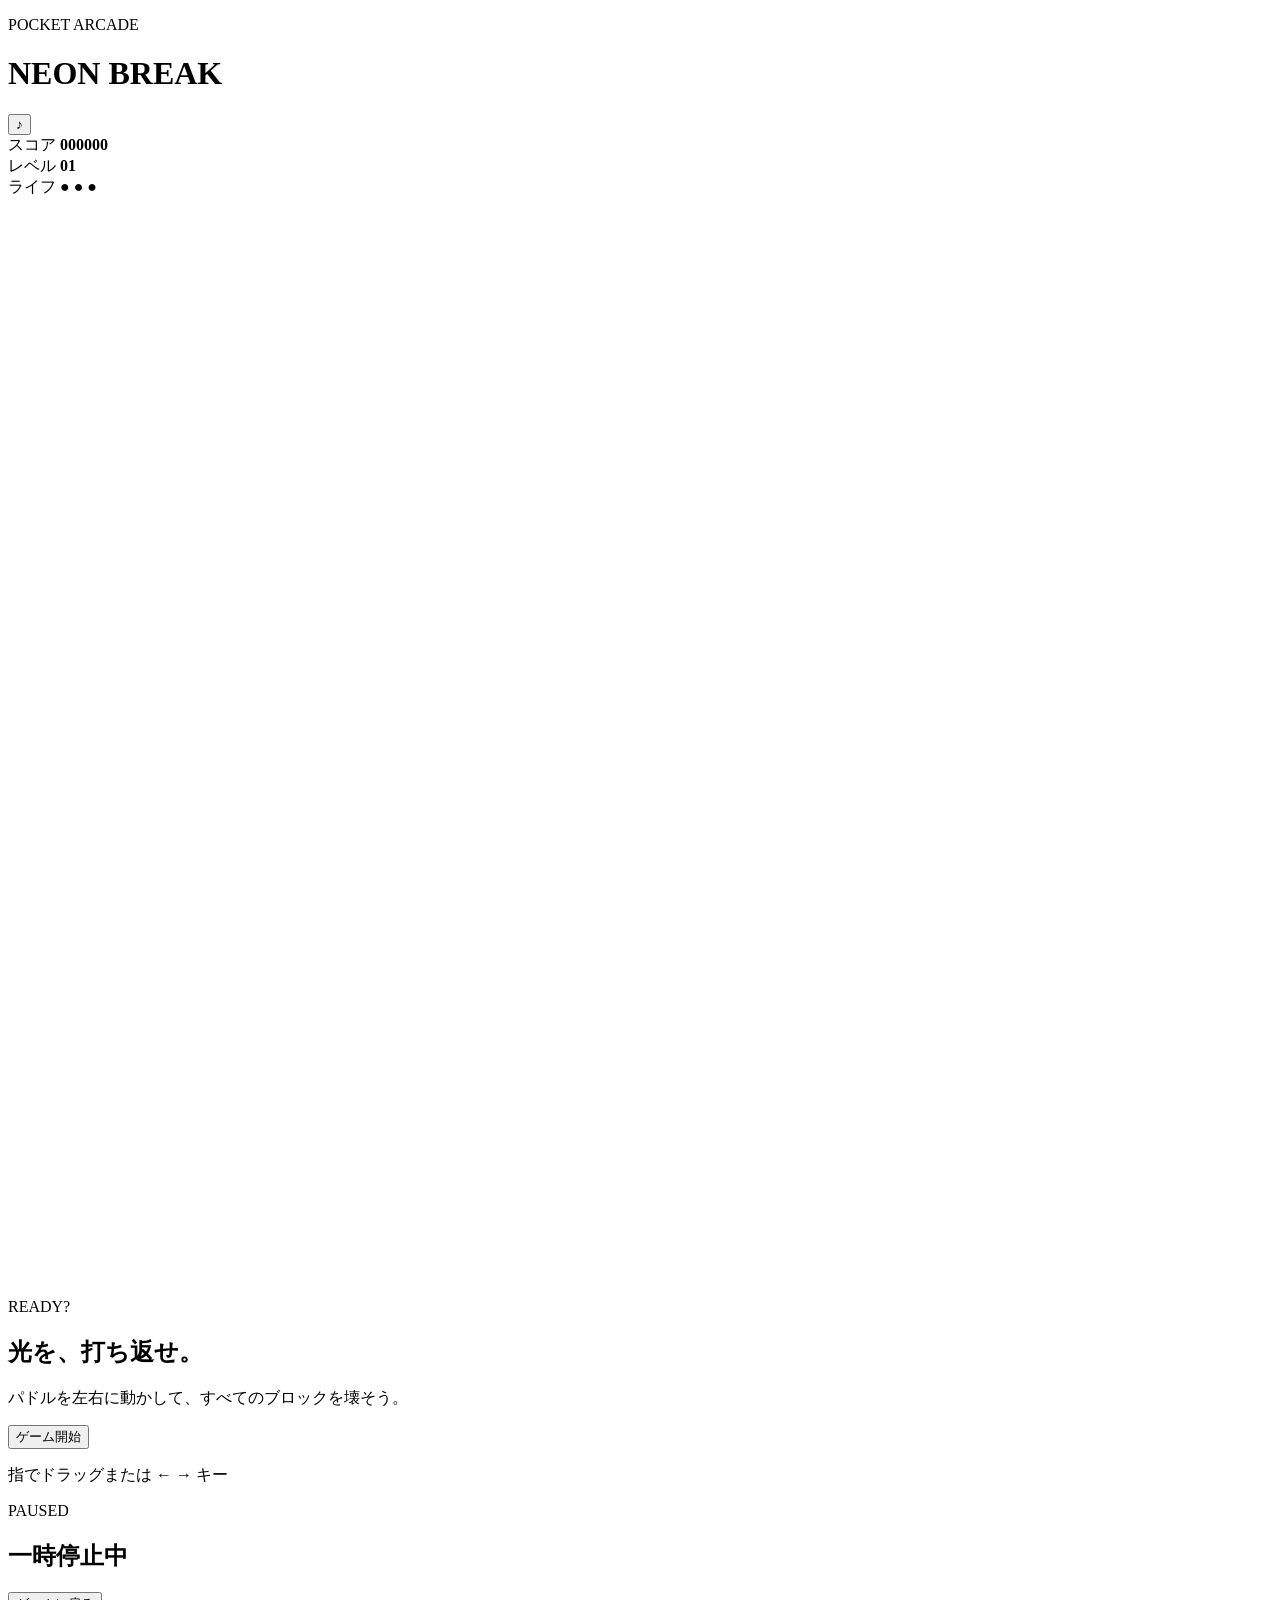
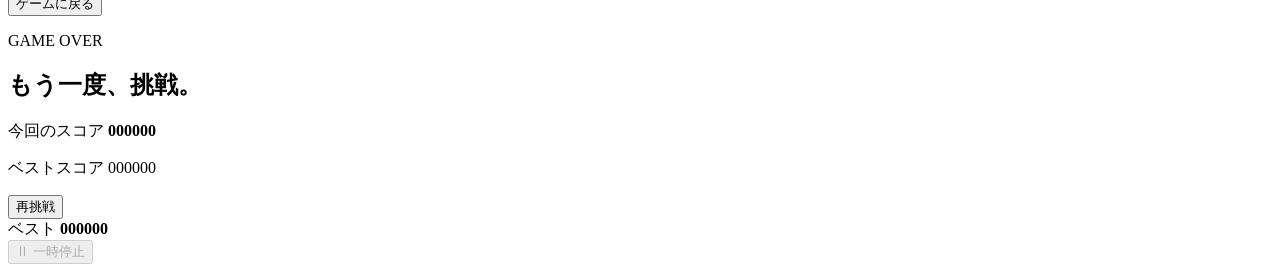
==== index.html @ a9d0ad9f "Add index.html" ====
<!doctype html>
<html lang="ja">
<head>
  <meta charset="utf-8">
  <meta name="viewport" content="width=device-width, initial-scale=1, viewport-fit=cover">
  <meta name="theme-color" content="#10182b">
  <meta name="description" content="指一本で遊べる、オフライン対応のスマホ向けブロック崩し。">
  <meta name="apple-mobile-web-app-capable" content="yes">
  <meta name="apple-mobile-web-app-status-bar-style" content="black-translucent">
  <meta name="apple-mobile-web-app-title" content="NEON BREAK">
  <title>NEON BREAK - ブロック崩し</title>
  <link rel="manifest" href="./manifest.webmanifest">
  <link rel="icon" href="./icons/icon.svg" type="image/svg+xml">
  <link rel="apple-touch-icon" href="./icons/icon-maskable.svg">
  <link rel="stylesheet" href="./styles.css">
</head>
<body>
  <main class="app-shell">
    <header class="topbar">
      <div class="brand" aria-label="NEON BREAK ブロック崩し">
        <span class="brand-mark" aria-hidden="true"></span>
        <div>
          <p class="eyebrow">POCKET ARCADE</p>
          <h1>NEON BREAK</h1>
        </div>
      </div>
      <button id="soundButton" class="icon-button" type="button" aria-pressed="false" aria-label="サウンドをオンにする">
        <span aria-hidden="true">♪</span>
      </button>
    </header>

    <section class="scoreboard" aria-label="ゲーム情報">
      <div class="stat">
        <span class="stat-label">スコア</span>
        <strong id="scoreValue">000000</strong>
      </div>
      <div class="stat stat-center">
        <span class="stat-label">レベル</span>
        <strong id="levelValue">01</strong>
      </div>
      <div class="stat stat-right">
        <span class="stat-label">ライフ</span>
        <strong id="livesValue" aria-label="3">● ● ●</strong>
      </div>
    </section>

    <section class="game-frame" aria-label="ゲーム画面">
      <canvas id="gameCanvas" width="720" height="1080" aria-label="ブロック崩しゲーム。左右に操作してボールを打ち返します。" tabindex="0"></canvas>

      <div id="startOverlay" class="overlay">
        <div class="overlay-card">
          <p class="kicker">READY?</p>
          <h2>光を、打ち返せ。</h2>
          <p>パドルを左右に動かして、すべてのブロックを壊そう。</p>
          <button id="startButton" class="primary-button" type="button">ゲーム開始</button>
          <p class="controls-hint"><span>指でドラッグ</span><span>または ← → キー</span></p>
        </div>
      </div>

      <div id="pauseOverlay" class="overlay hidden">
        <div class="overlay-card compact">
          <p class="kicker">PAUSED</p>
          <h2>一時停止中</h2>
          <button id="resumeButton" class="primary-button" type="button">ゲームに戻る</button>
        </div>
      </div>

      <div id="resultOverlay" class="overlay hidden">
        <div class="overlay-card">
          <p id="resultKicker" class="kicker">GAME OVER</p>
          <h2 id="resultTitle">もう一度、挑戦。</h2>
          <div class="result-score">
            <span>今回のスコア</span>
            <strong id="finalScore">000000</strong>
          </div>
          <p id="highScoreNote" class="high-score-note">ベストスコア 000000</p>
          <button id="retryButton" class="primary-button" type="button">再挑戦</button>
        </div>
      </div>
    </section>

    <footer class="bottom-panel">
      <div>
        <span class="stat-label">ベスト</span>
        <strong id="highScoreValue">000000</strong>
      </div>
      <button id="pauseButton" class="secondary-button" type="button" disabled>
        <span aria-hidden="true">Ⅱ</span>
        一時停止
      </button>
    </footer>

    <p id="liveStatus" class="sr-only" role="status" aria-live="polite"></p>
    <noscript>このゲームを遊ぶにはJavaScriptを有効にしてください。</noscript>
  </main>
  <script src="./game.js" defer></script>
</body>
</html>
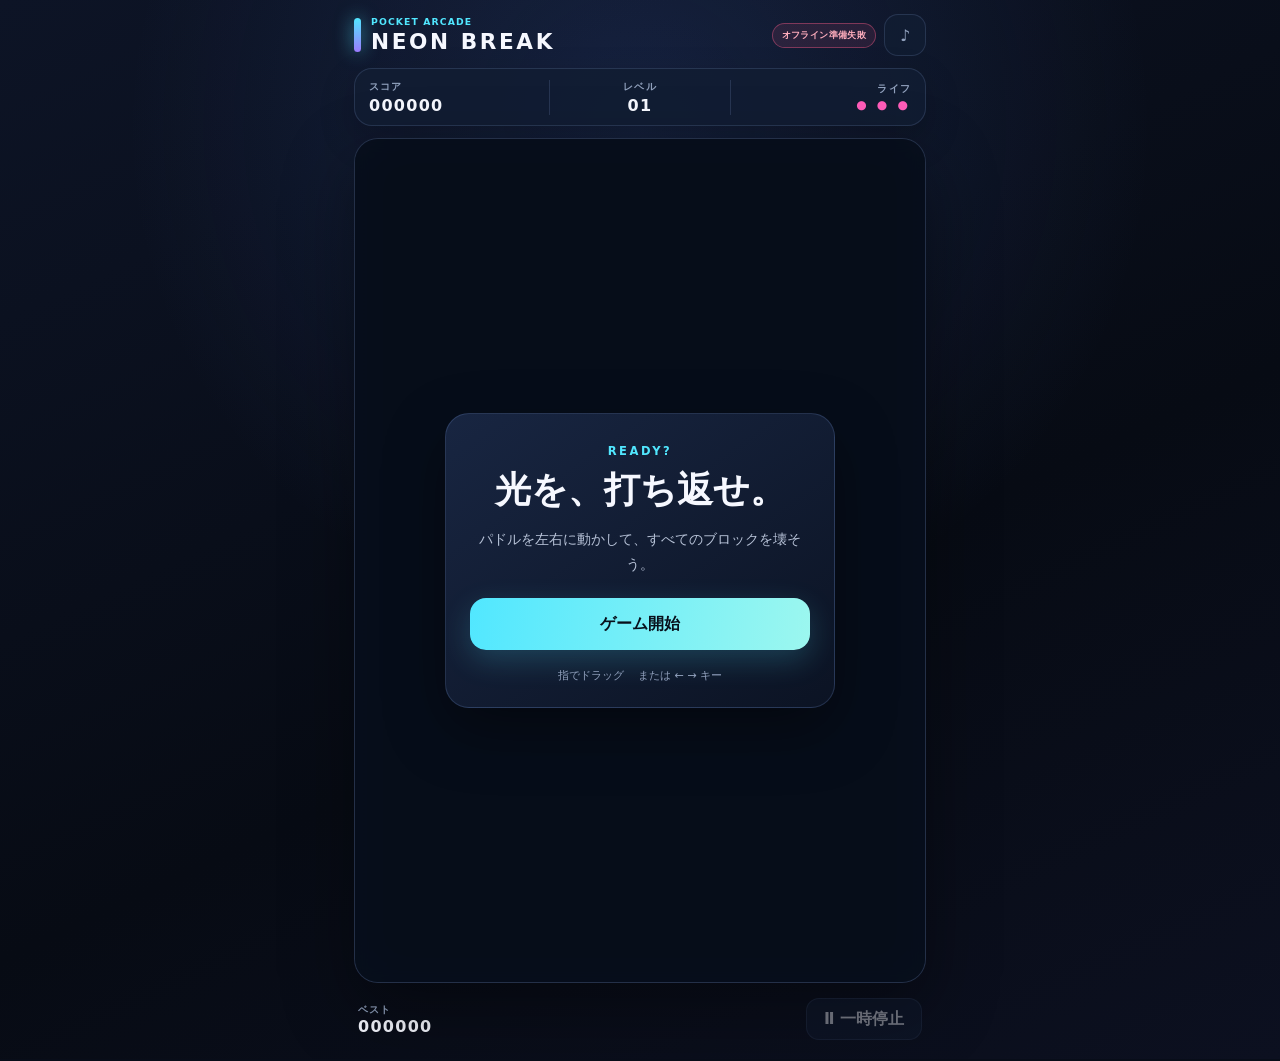
==== commit 7d022d3d: "Replace animal bricks with AI idol portraits" ====
--- a/index.html
+++ b/index.html
@@ -24,9 +24,12 @@
           <h1>NEON BREAK</h1>
         </div>
       </div>
-      <button id="soundButton" class="icon-button" type="button" aria-pressed="false" aria-label="サウンドをオンにする">
-        <span aria-hidden="true">♪</span>
-      </button>
+      <div class="topbar-actions">
+        <p id="connectionStatus" class="connection-status" role="status" aria-live="polite">確認中</p>
+        <button id="soundButton" class="icon-button" type="button" aria-pressed="false" aria-label="サウンドをオンにする">
+          <span aria-hidden="true">♪</span>
+        </button>
+      </div>
     </header>
 
     <section class="scoreboard" aria-label="ゲーム情報">
--- a/styles.css
+++ b/styles.css
@@ -0,0 +1,428 @@
+:root {
+  color-scheme: dark;
+  --bg: #080d19;
+  --panel: rgba(18, 29, 51, 0.88);
+  --panel-line: rgba(139, 168, 218, 0.18);
+  --text: #f6f8ff;
+  --muted: #91a1bd;
+  --cyan: #51e7ff;
+  --violet: #9b7bff;
+  --pink: #ff5dba;
+  --safe-bottom: max(16px, env(safe-area-inset-bottom));
+  font-family: Inter, "Hiragino Sans", "Yu Gothic UI", Meiryo, system-ui, sans-serif;
+}
+
+* {
+  box-sizing: border-box;
+}
+
+html,
+body {
+  min-height: 100%;
+  margin: 0;
+  overscroll-behavior: none;
+  background: var(--bg);
+}
+
+body {
+  min-height: 100dvh;
+  color: var(--text);
+  background:
+    radial-gradient(circle at 50% 12%, rgba(67, 104, 194, 0.2), transparent 32rem),
+    linear-gradient(155deg, #0d1426 0%, #070b14 58%, #0c1020 100%);
+  -webkit-tap-highlight-color: transparent;
+}
+
+button {
+  font: inherit;
+}
+
+.app-shell {
+  width: min(100%, 620px);
+  min-height: 100dvh;
+  margin: 0 auto;
+  padding: max(14px, env(safe-area-inset-top)) 16px var(--safe-bottom);
+  display: grid;
+  grid-template-rows: auto auto minmax(0, 1fr) auto;
+  gap: 12px;
+}
+
+.topbar,
+.scoreboard,
+.bottom-panel {
+  display: flex;
+  align-items: center;
+}
+
+.topbar {
+  justify-content: space-between;
+}
+
+.topbar-actions {
+  display: flex;
+  align-items: center;
+  gap: 8px;
+}
+
+.connection-status {
+  margin: 0;
+  padding: 5px 9px;
+  border: 1px solid rgba(81, 231, 255, 0.3);
+  border-radius: 999px;
+  color: var(--cyan);
+  background: rgba(81, 231, 255, 0.08);
+  font-size: 0.58rem;
+  font-weight: 800;
+  letter-spacing: 0.04em;
+  white-space: nowrap;
+}
+
+.connection-status[data-state="offline"],
+.connection-status[data-state="error"] {
+  color: #ffadbd;
+  border-color: rgba(255, 93, 139, 0.4);
+  background: rgba(255, 93, 139, 0.1);
+}
+
+.connection-status[data-state="updating"] {
+  color: #ffe08a;
+  border-color: rgba(255, 224, 138, 0.4);
+  background: rgba(255, 224, 138, 0.08);
+}
+
+.brand {
+  display: flex;
+  align-items: center;
+  gap: 10px;
+}
+
+.brand-mark {
+  width: 7px;
+  height: 34px;
+  border-radius: 999px;
+  background: linear-gradient(var(--cyan), var(--violet));
+  box-shadow: 0 0 18px rgba(81, 231, 255, 0.65);
+}
+
+.eyebrow,
+.brand h1,
+.stat-label {
+  margin: 0;
+  letter-spacing: 0.12em;
+}
+
+.eyebrow {
+  color: var(--cyan);
+  font-size: 0.58rem;
+  font-weight: 800;
+}
+
+.brand h1 {
+  margin-top: 2px;
+  font-size: clamp(1.05rem, 5vw, 1.35rem);
+  font-weight: 900;
+}
+
+.icon-button {
+  width: 42px;
+  height: 42px;
+  border: 1px solid var(--panel-line);
+  border-radius: 14px;
+  color: var(--muted);
+  background: var(--panel);
+  cursor: pointer;
+}
+
+.icon-button[aria-pressed="true"] {
+  color: var(--cyan);
+  border-color: rgba(81, 231, 255, 0.45);
+}
+
+.scoreboard {
+  min-height: 58px;
+  padding: 8px 14px;
+  border: 1px solid var(--panel-line);
+  border-radius: 18px;
+  background: var(--panel);
+  box-shadow: 0 14px 36px rgba(0, 0, 0, 0.2);
+}
+
+.stat {
+  flex: 1;
+  display: flex;
+  flex-direction: column;
+  gap: 2px;
+}
+
+.stat-center {
+  align-items: center;
+  border-inline: 1px solid var(--panel-line);
+}
+
+.stat-right {
+  align-items: flex-end;
+}
+
+.stat-label {
+  color: var(--muted);
+  font-size: 0.62rem;
+  font-weight: 700;
+}
+
+.stat strong,
+.bottom-panel strong {
+  font-variant-numeric: tabular-nums;
+  letter-spacing: 0.08em;
+}
+
+#livesValue {
+  color: var(--pink);
+  font-size: 0.75rem;
+  letter-spacing: 0.25em;
+}
+
+.game-frame {
+  position: relative;
+  min-height: 340px;
+  overflow: hidden;
+  border: 1px solid rgba(126, 158, 214, 0.22);
+  border-radius: 24px;
+  background: #0a1120;
+  box-shadow: 0 26px 70px rgba(0, 0, 0, 0.38), inset 0 0 50px rgba(63, 109, 198, 0.07);
+}
+
+.game-frame::after {
+  content: "";
+  position: absolute;
+  inset: 0;
+  pointer-events: none;
+  background: linear-gradient(rgba(255, 255, 255, 0.018) 50%, transparent 50%);
+  background-size: 100% 4px;
+  mix-blend-mode: overlay;
+}
+
+canvas {
+  display: block;
+  width: 100%;
+  height: 100%;
+  touch-action: none;
+  outline: none;
+}
+
+canvas:focus-visible {
+  box-shadow: inset 0 0 0 3px var(--cyan);
+}
+
+.overlay {
+  position: absolute;
+  z-index: 2;
+  inset: 0;
+  display: grid;
+  place-items: center;
+  padding: 22px;
+  background: rgba(6, 11, 22, 0.64);
+  backdrop-filter: blur(8px);
+  transition: opacity 180ms ease;
+}
+
+.overlay.hidden {
+  visibility: hidden;
+  opacity: 0;
+  pointer-events: none;
+}
+
+.overlay-card {
+  width: min(100%, 390px);
+  padding: 30px 24px 24px;
+  text-align: center;
+  border: 1px solid rgba(129, 166, 230, 0.2);
+  border-radius: 24px;
+  background: linear-gradient(145deg, rgba(25, 39, 68, 0.96), rgba(12, 20, 37, 0.96));
+  box-shadow: 0 22px 60px rgba(0, 0, 0, 0.4);
+}
+
+.overlay-card.compact {
+  padding-bottom: 28px;
+}
+
+.kicker {
+  margin: 0 0 8px;
+  color: var(--cyan);
+  font-size: 0.72rem;
+  font-weight: 900;
+  letter-spacing: 0.22em;
+}
+
+.overlay h2 {
+  margin: 0 0 12px;
+  font-size: clamp(1.6rem, 7vw, 2.25rem);
+}
+
+.overlay-card > p:not(.kicker, .controls-hint, .high-score-note) {
+  margin: 0 auto 22px;
+  max-width: 28em;
+  color: #b7c2d7;
+  font-size: 0.88rem;
+  line-height: 1.75;
+}
+
+.primary-button,
+.secondary-button {
+  border: 0;
+  color: #08101b;
+  font-weight: 900;
+  cursor: pointer;
+}
+
+.primary-button {
+  width: 100%;
+  min-height: 52px;
+  padding: 0 24px;
+  border-radius: 16px;
+  background: linear-gradient(100deg, var(--cyan), #9cf7ef);
+  box-shadow: 0 10px 30px rgba(81, 231, 255, 0.2);
+}
+
+.primary-button:active,
+.secondary-button:active,
+.icon-button:active {
+  transform: translateY(1px);
+}
+
+.primary-button:focus-visible,
+.secondary-button:focus-visible,
+.icon-button:focus-visible {
+  outline: 3px solid #fff;
+  outline-offset: 3px;
+}
+
+.controls-hint {
+  display: flex;
+  justify-content: center;
+  flex-wrap: wrap;
+  gap: 7px 14px;
+  margin: 18px 0 0;
+  color: var(--muted);
+  font-size: 0.7rem;
+}
+
+.result-score {
+  margin: 20px 0 8px;
+  padding: 14px;
+  border-radius: 16px;
+  background: rgba(7, 13, 25, 0.5);
+}
+
+.result-score span {
+  display: block;
+  color: var(--muted);
+  font-size: 0.7rem;
+}
+
+.result-score strong {
+  display: block;
+  margin-top: 4px;
+  color: var(--cyan);
+  font-size: 1.8rem;
+  letter-spacing: 0.1em;
+}
+
+.high-score-note {
+  margin: 0 0 18px;
+  color: #d4dbec;
+  font-size: 0.78rem;
+}
+
+.bottom-panel {
+  justify-content: space-between;
+  min-height: 48px;
+  padding: 0 4px;
+}
+
+.bottom-panel > div {
+  display: flex;
+  flex-direction: column;
+}
+
+.secondary-button {
+  min-height: 42px;
+  padding: 0 17px;
+  border: 1px solid var(--panel-line);
+  border-radius: 13px;
+  color: var(--text);
+  background: var(--panel);
+}
+
+.secondary-button:disabled {
+  opacity: 0.4;
+  cursor: default;
+}
+
+.sr-only {
+  position: absolute;
+  width: 1px;
+  height: 1px;
+  padding: 0;
+  margin: -1px;
+  overflow: hidden;
+  clip: rect(0, 0, 0, 0);
+  white-space: nowrap;
+  border: 0;
+}
+
+@media (min-width: 700px) {
+  .app-shell {
+    min-height: min(100dvh, 940px);
+    padding-inline: 24px;
+  }
+}
+
+@media (max-height: 650px) and (orientation: landscape) {
+  .app-shell {
+    width: min(100%, 980px);
+    grid-template-columns: minmax(340px, 1fr) 190px;
+    grid-template-rows: auto 1fr auto;
+  }
+
+  .topbar {
+    grid-column: 1 / -1;
+  }
+
+  .scoreboard {
+    grid-column: 2;
+    grid-row: 2;
+    align-self: start;
+    flex-direction: column;
+    gap: 14px;
+    padding: 18px;
+  }
+
+  .stat,
+  .stat-center,
+  .stat-right {
+    width: 100%;
+    align-items: flex-start;
+    border: 0;
+  }
+
+  .game-frame {
+    grid-column: 1;
+    grid-row: 2 / 4;
+  }
+
+  .bottom-panel {
+    grid-column: 2;
+    grid-row: 3;
+  }
+}
+
+@media (prefers-reduced-motion: reduce) {
+  *,
+  *::before,
+  *::after {
+    scroll-behavior: auto !important;
+    transition-duration: 0.01ms !important;
+    animation-duration: 0.01ms !important;
+    animation-iteration-count: 1 !important;
+  }
+}
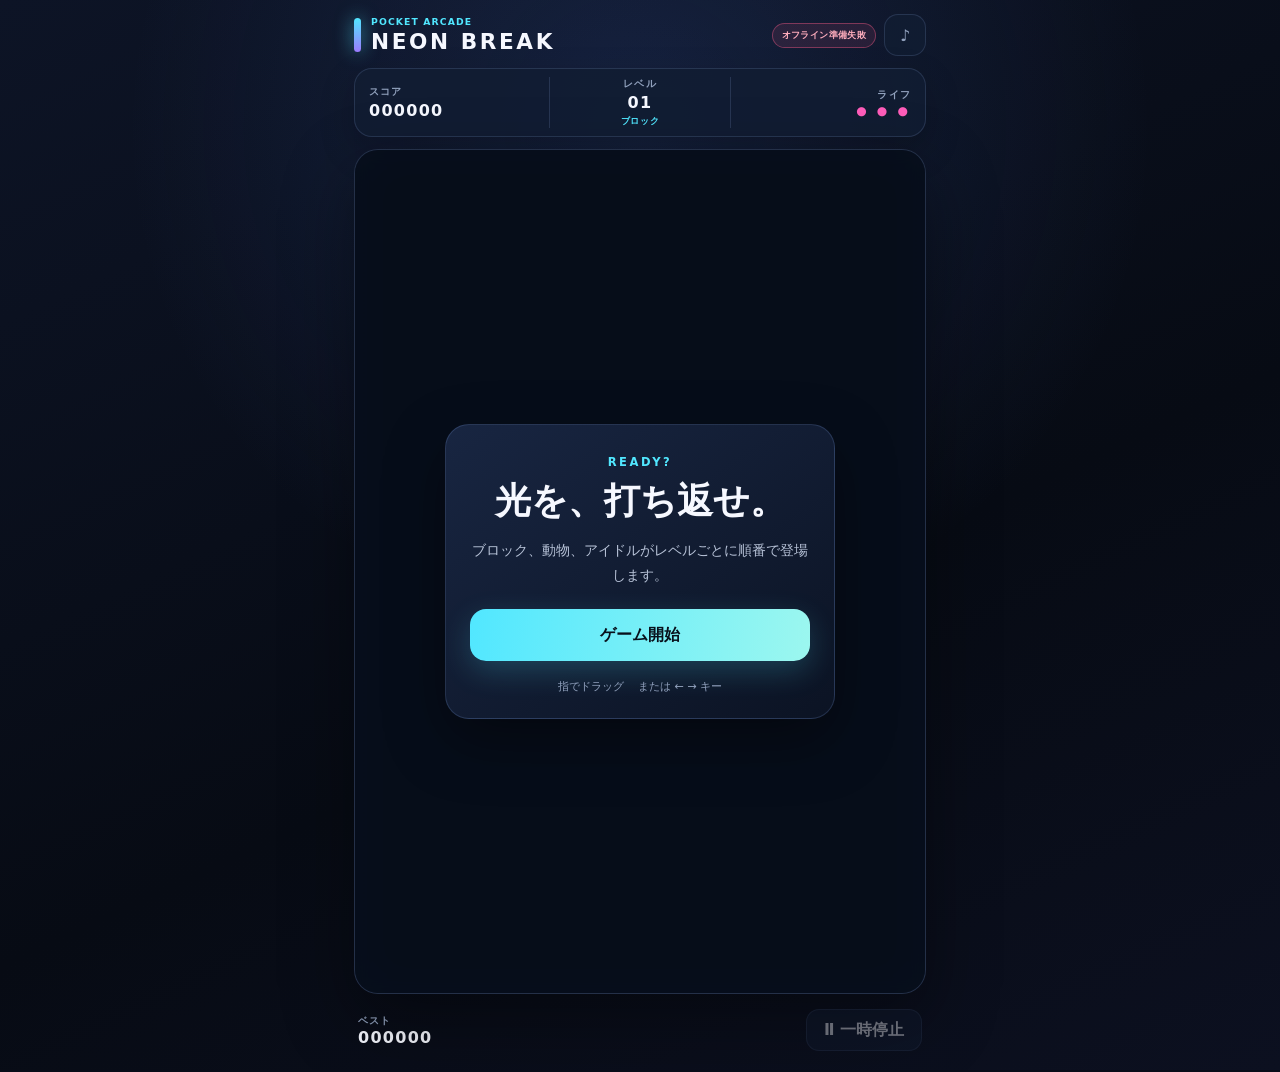
==== commit 5aaebb5d: "Cycle classic animal and idol bricks" ====
--- a/index.html
+++ b/index.html
@@ -40,6 +40,7 @@
       <div class="stat stat-center">
         <span class="stat-label">レベル</span>
         <strong id="levelValue">01</strong>
+        <span id="brickTypeValue" class="brick-type" data-type="classic">ブロック</span>
       </div>
       <div class="stat stat-right">
         <span class="stat-label">ライフ</span>
@@ -54,7 +55,7 @@
         <div class="overlay-card">
           <p class="kicker">READY?</p>
           <h2>光を、打ち返せ。</h2>
-          <p>パドルを左右に動かして、すべてのブロックを壊そう。</p>
+          <p>ブロック、動物、アイドルがレベルごとに順番で登場します。</p>
           <button id="startButton" class="primary-button" type="button">ゲーム開始</button>
           <p class="controls-hint"><span>指でドラッグ</span><span>または ← → キー</span></p>
         </div>
--- a/styles.css
+++ b/styles.css
@@ -175,6 +175,22 @@
   letter-spacing: 0.08em;
 }
 
+.brick-type {
+  margin-top: 1px;
+  color: var(--cyan);
+  font-size: 0.58rem;
+  font-weight: 800;
+  letter-spacing: 0.06em;
+}
+
+.brick-type[data-type="animal"] {
+  color: #ffd37a;
+}
+
+.brick-type[data-type="idol"] {
+  color: #ff8dd0;
+}
+
 #livesValue {
   color: var(--pink);
   font-size: 0.75rem;
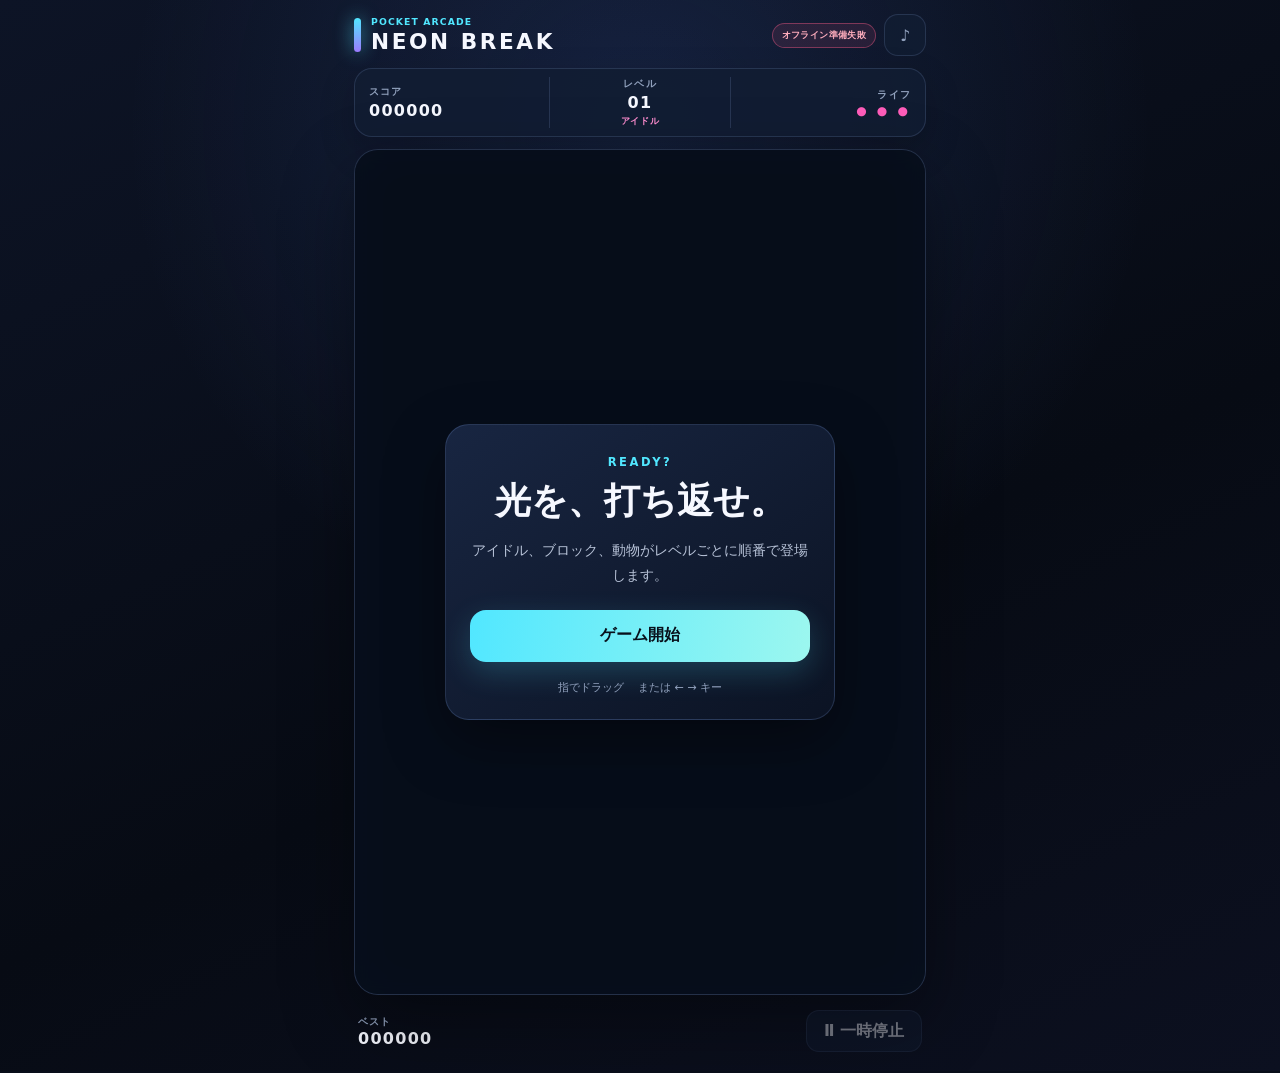
==== commit 83929e2c: "Start levels with idol bricks" ====
--- a/index.html
+++ b/index.html
@@ -40,7 +40,7 @@
       <div class="stat stat-center">
         <span class="stat-label">レベル</span>
         <strong id="levelValue">01</strong>
-        <span id="brickTypeValue" class="brick-type" data-type="classic">ブロック</span>
+        <span id="brickTypeValue" class="brick-type" data-type="idol">アイドル</span>
       </div>
       <div class="stat stat-right">
         <span class="stat-label">ライフ</span>
@@ -55,7 +55,7 @@
         <div class="overlay-card">
           <p class="kicker">READY?</p>
           <h2>光を、打ち返せ。</h2>
-          <p>ブロック、動物、アイドルがレベルごとに順番で登場します。</p>
+          <p>アイドル、ブロック、動物がレベルごとに順番で登場します。</p>
           <button id="startButton" class="primary-button" type="button">ゲーム開始</button>
           <p class="controls-hint"><span>指でドラッグ</span><span>または ← → キー</span></p>
         </div>
